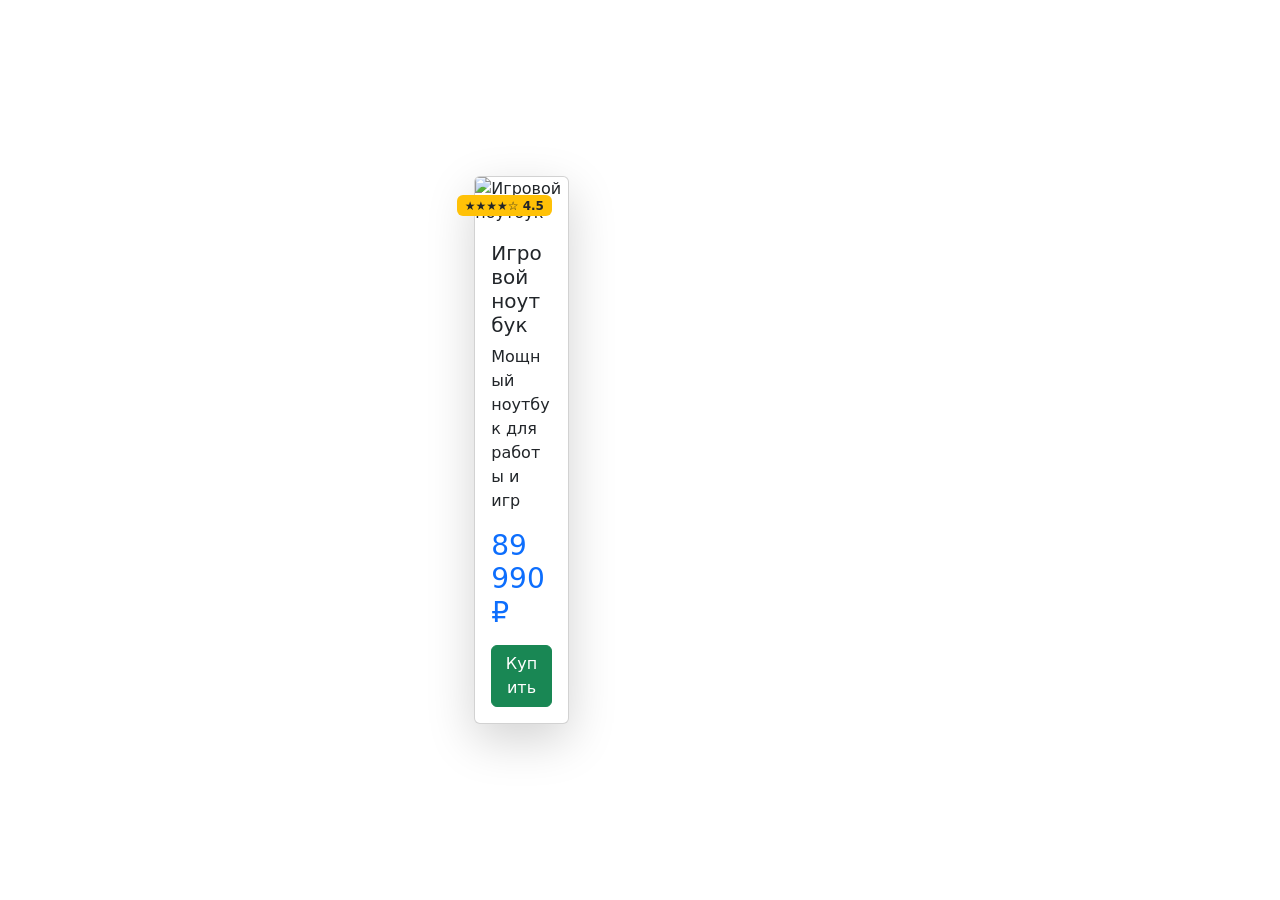
==== experiment.html @ 574c4ad8 "Step 3.5: hands-on Bootstrap experiment" ====
<!DOCTYPE html>
<html lang="ru">
<head>
    <meta charset="UTF-8">
    <meta name="viewport" content="width=device-width, initial-scale=1.0">
    <title>Bootstrap Experiment - Карточка товара</title>
    
    <link href="https://cdn.jsdelivr.net/npm/bootstrap@5.3.8/dist/css/bootstrap.min.css" 
          rel="stylesheet" 
          integrity="sha384-sRlI4kxlLFvY47J16cr9ZwB07vP4J8+LH7qKQnuqkuIavNWLzeN8tE5YbujZqLJB" 
          crossorigin="anonymous" />
    
    <link rel="stylesheet" href="custom.css" />
</head>
<body>
    <div class="container d-flex justify-content-center align-items-center min-vh-100">
        <div class="row">
            <div class="col-lg-4">
                <div class="card shadow-lg">
                    <img src="https://placeholder.apptor.studio/400/300/laptop.png" 
                         class="card-img-top" 
                         alt="Игровой ноутбук">
                    
                    <div class="position-absolute top-0 end-0 m-3">
                        <span class="badge bg-warning text-dark">
                            ★★★★☆ 4.5
                        </span>
                       
                    </div>
                    
                    <div class="card-body">
                        <!-- Заголовок карточки -->
                        <h5 class="card-title">Игровой ноутбук</h5>
                        
                        <!-- Описание -->
                        <p class="card-text">Мощный ноутбук для работы и игр</p>
                        
                        <!-- 3.5: Крупная цена -->
                        <h3 class="text-primary mb-3">89 990 ₽</h3>
                        
                        <!-- 3.6: Кнопка покупки на всю ширину -->
                        <button class="btn btn-success w-100">Купить</button>
                    </div>
                </div>
            </div>
        </div>
    </div>



    <!-- Bootstrap JS Bundle -->
    <script src="https://cdn.jsdelivr.net/npm/bootstrap@5.3.8/dist/js/bootstrap.bundle.min.js" 
            integrity="sha384-FKyoEForCGlyvwx9Hj09JcYn3nv7wiPVlz7YyWJvWCxK/BmnVDxM+D2scQbITxI" 
            crossorigin="anonymous"></script>
</body>
</html>
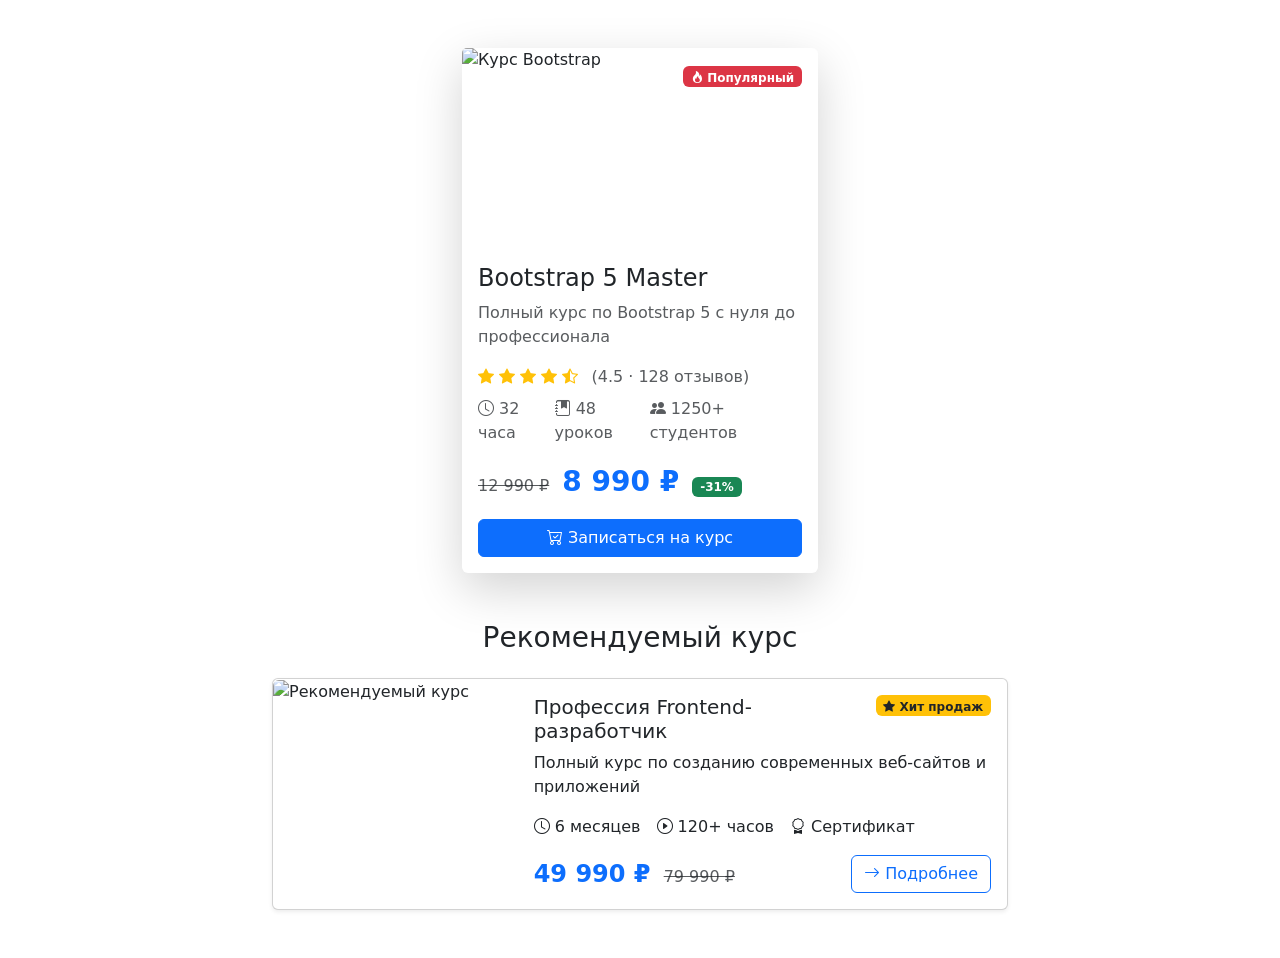
==== commit 8f06feff: "Completed Lab: Bootstrap 5 Framework" ====
--- a/experiment.html
+++ b/experiment.html
@@ -3,54 +3,107 @@
 <head>
     <meta charset="UTF-8">
     <meta name="viewport" content="width=device-width, initial-scale=1.0">
-    <title>Bootstrap Experiment - Карточка товара</title>
+    <title>Bootstrap Experiment - Карточка курса</title>
     
     <link href="https://cdn.jsdelivr.net/npm/bootstrap@5.3.8/dist/css/bootstrap.min.css" 
           rel="stylesheet" 
           integrity="sha384-sRlI4kxlLFvY47J16cr9ZwB07vP4J8+LH7qKQnuqkuIavNWLzeN8tE5YbujZqLJB" 
           crossorigin="anonymous" />
     
+    <link rel="stylesheet" href="https://cdn.jsdelivr.net/npm/bootstrap-icons@1.11.3/font/bootstrap-icons.min.css">
     <link rel="stylesheet" href="custom.css" />
 </head>
 <body>
-    <div class="container d-flex justify-content-center align-items-center min-vh-100">
-        <div class="row">
+    <div class="container my-5">
+        <div class="row justify-content-center">
             <div class="col-lg-4">
-                <div class="card shadow-lg">
-                    <img src="https://placeholder.apptor.studio/400/300/laptop.png" 
+                <div class="card shadow-lg border-0">
+                    <img src="https://placeholder.apptor.studio/400/300/course.png" 
                          class="card-img-top" 
-                         alt="Игровой ноутбук">
+                         alt="Курс Bootstrap">
                     
                     <div class="position-absolute top-0 end-0 m-3">
-                        <span class="badge bg-warning text-dark">
-                            ★★★★☆ 4.5
+                        <span class="badge bg-danger">
+                            <i class="bi bi-fire"></i> Популярный
                         </span>
-                       
                     </div>
                     
                     <div class="card-body">
-                        <!-- Заголовок карточки -->
-                        <h5 class="card-title">Игровой ноутбук</h5>
+                        <h4 class="card-title">Bootstrap 5 Master</h4>
+                        <p class="card-text text-muted">Полный курс по Bootstrap 5 с нуля до профессионала</p>
+                        <div class="mb-2">
+                            <i class="bi bi-star-fill text-warning"></i>
+                            <i class="bi bi-star-fill text-warning"></i>
+                            <i class="bi bi-star-fill text-warning"></i>
+                            <i class="bi bi-star-fill text-warning"></i>
+                            <i class="bi bi-star-half text-warning"></i>
+                            <span class="text-muted ms-2">(4.5 · 128 отзывов)</span>
+                        </div>
                         
-                        <!-- Описание -->
-                        <p class="card-text">Мощный ноутбук для работы и игр</p>
+                        <div class="d-flex justify-content-between mb-3 text-muted">
+                            <span><i class="bi bi-clock"></i> 32 часа</span>
+                            <span><i class="bi bi-journal-bookmark-fill"></i> 48 уроков</span>
+                            <span><i class="bi bi-people-fill"></i> 1250+ студентов</span>
+                        </div>
                         
-                        <!-- 3.5: Крупная цена -->
-                        <h3 class="text-primary mb-3">89 990 ₽</h3>
-                        
-                        <!-- 3.6: Кнопка покупки на всю ширину -->
-                        <button class="btn btn-success w-100">Купить</button>
+                        <div class="mb-3">
+                            <span class="text-decoration-line-through text-muted">12 990 ₽</span>
+                            <span class="fs-3 fw-bold text-primary ms-2">8 990 ₽</span>
+                            <span class="badge bg-success ms-2">-31%</span>
+                        </div>
+
+                        <button class="btn btn-primary w-100">
+                            <i class="bi bi-cart-check"></i> Записаться на курс
+                        </button>
+                    </div>
+                </div>
+            </div>
+        </div>
+        
+        <div class="row justify-content-center mt-5">
+            <div class="col-lg-8">
+                <h3 class="text-center mb-4">Рекомендуемый курс</h3>
+                <div class="card shadow-sm">
+                    <div class="row g-0">
+                        <div class="col-12 col-md-4">
+                            <img src="https://placeholder.apptor.studio/400/300/recommended.png" 
+                                 class="img-fluid rounded-start h-100 object-fit-cover" 
+                                 alt="Рекомендуемый курс"
+                                 style="object-fit: cover; height: 100%;">
+                        </div>
+                        <div class="col-12 col-md-8">
+                            <div class="card-body">
+                                <div class="d-flex justify-content-between align-items-start">
+                                    <h5 class="card-title">Профессия Frontend-разработчик</h5>
+                                    <span class="badge bg-warning text-dark">
+                                        <i class="bi bi-star-fill"></i> Хит продаж
+                                    </span>
+                                </div>
+                                <p class="card-text">Полный курс по созданию современных веб-сайтов и приложений</p>
+                                <div class="d-flex gap-3 mb-2">
+                                    <span><i class="bi bi-clock"></i> 6 месяцев</span>
+                                    <span><i class="bi bi-play-circle"></i> 120+ часов</span>
+                                    <span><i class="bi bi-award"></i> Сертификат</span>
+                                </div>
+                                <div class="d-flex justify-content-between align-items-center mt-3">
+                                    <div>
+                                        <span class="fs-4 fw-bold text-primary">49 990 ₽</span>
+                                        <span class="text-decoration-line-through text-muted ms-2">79 990 ₽</span>
+                                    </div>
+                                    <button class="btn btn-outline-primary">
+                                        <i class="bi bi-arrow-right"></i> Подробнее
+                                    </button>
+                                </div>
+                            </div>
+                        </div>
                     </div>
                 </div>
             </div>
         </div>
     </div>
 
-
-
-    <!-- Bootstrap JS Bundle -->
     <script src="https://cdn.jsdelivr.net/npm/bootstrap@5.3.8/dist/js/bootstrap.bundle.min.js" 
             integrity="sha384-FKyoEForCGlyvwx9Hj09JcYn3nv7wiPVlz7YyWJvWCxK/BmnVDxM+D2scQbITxI" 
             crossorigin="anonymous"></script>
 </body>
-</html>+</html>
--- a/custom.css
+++ b/custom.css
@@ -0,0 +1,62 @@
+.hover-card {
+    transition: transform 0.3s ease, box-shadow 0.3s ease;
+}
+
+.hover-card:hover {
+    transform: translateY(-8px);
+    box-shadow: 0 15px 30px rgba(0, 0, 0, 0.15) !important;
+}
+
+
+.zoom-img {
+    transition: transform 0.3s ease;
+}
+
+.hover-card:hover .zoom-img {
+    transform: scale(1.05);
+}
+
+.horizontal-card {
+    transition: transform 0.3s ease, box-shadow 0.3s ease;
+}
+
+.horizontal-card:hover {
+    transform: translateX(5px);
+    box-shadow: 0 10px 25px rgba(0, 0, 0, 0.1);
+}
+
+.form-control:focus, .form-select:focus {
+    border-color: #7952b3;
+    box-shadow: 0 0 0 0.25rem rgba(121, 82, 179, 0.25);
+}
+
+.btn {
+    transition: all 0.2s ease;
+}
+
+.btn:hover {
+    transform: translateY(-2px);
+}
+
+.btn:active {
+    transform: translateY(0);
+}
+
+.progress {
+    border-radius: 10px;
+    overflow: hidden;
+}
+
+.card-img-top {
+    height: 200px;
+    object-fit: cover;
+}
+
+.navbar {
+    transition: all 0.3s ease;
+}
+
+.card-footer {
+    background-color: transparent;
+    border-top: 1px solid rgba(0, 0, 0, 0.05);
+}
